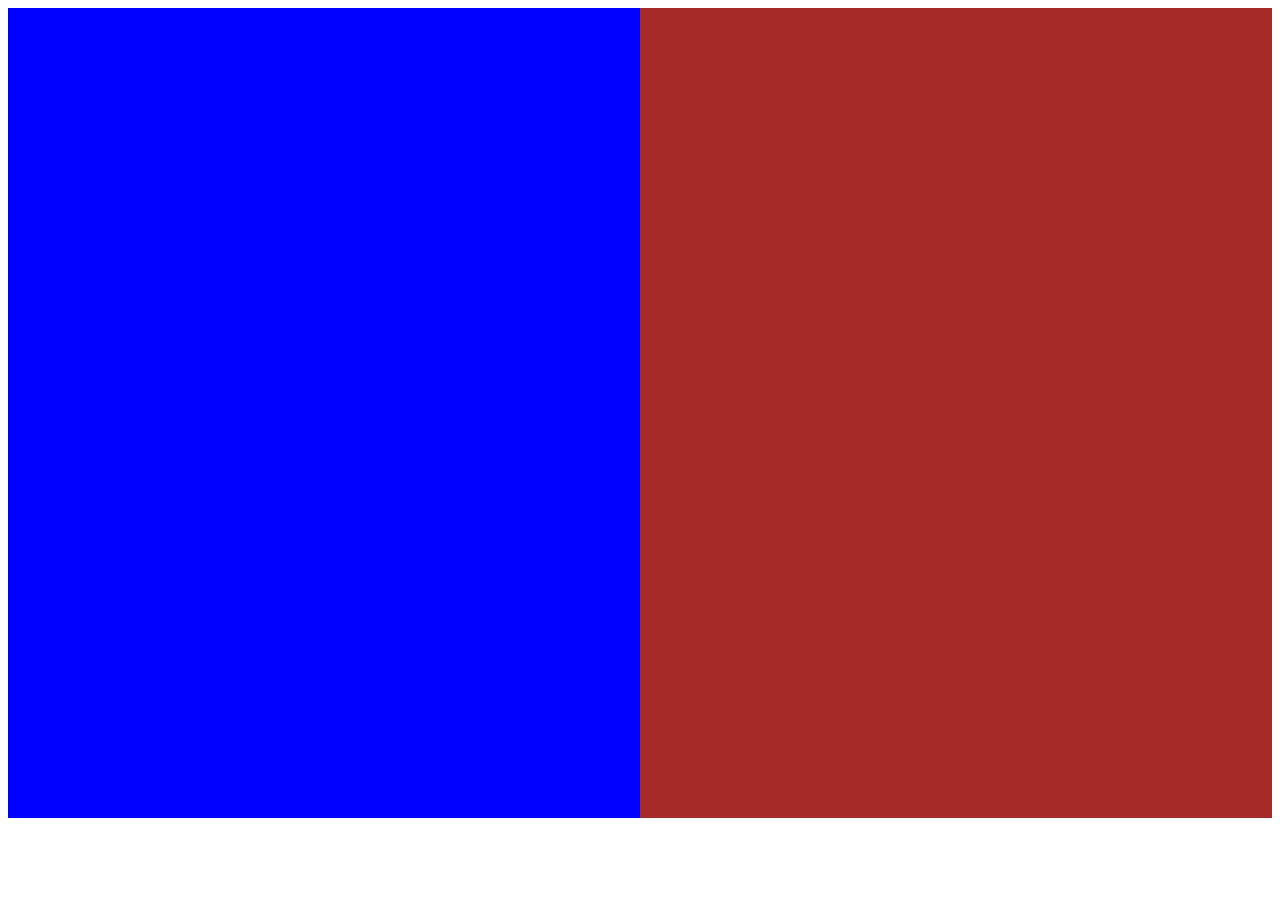
==== index.html @ 7b55760c "Added basic html layout and 50-50 column classes" ====
<!DOCTYPE html>
<html lang="et">

<head>
    <meta charset="UTF-8">
    <meta http-equiv="X-UA-Compatible" content="IE=edge">
    <meta name="viewport" content="width=device-width, initial-scale=1.0">
    <title>Split fold design</title>
    <link rel="stylesheet" href="css/style.css" </head>

<body>

    <section class="hero">
        <div class="col-1">
            
        </div>
        <div class="col-2">

        </div>
    </section>
</body>

</html>
---- css/style.css ----
.hero {
    display: grid;
    grid-template-columns: repeat(2, 1fr);
    grid-template-rows: 1fr;
    grid-column-gap: 0px;
    grid-row-gap: 0px;
}

.col-1 {
    background-color: blue;

}

.col-2 {
    background-color: brown;
}
.hero > div{
    min-height: 90vh;
}
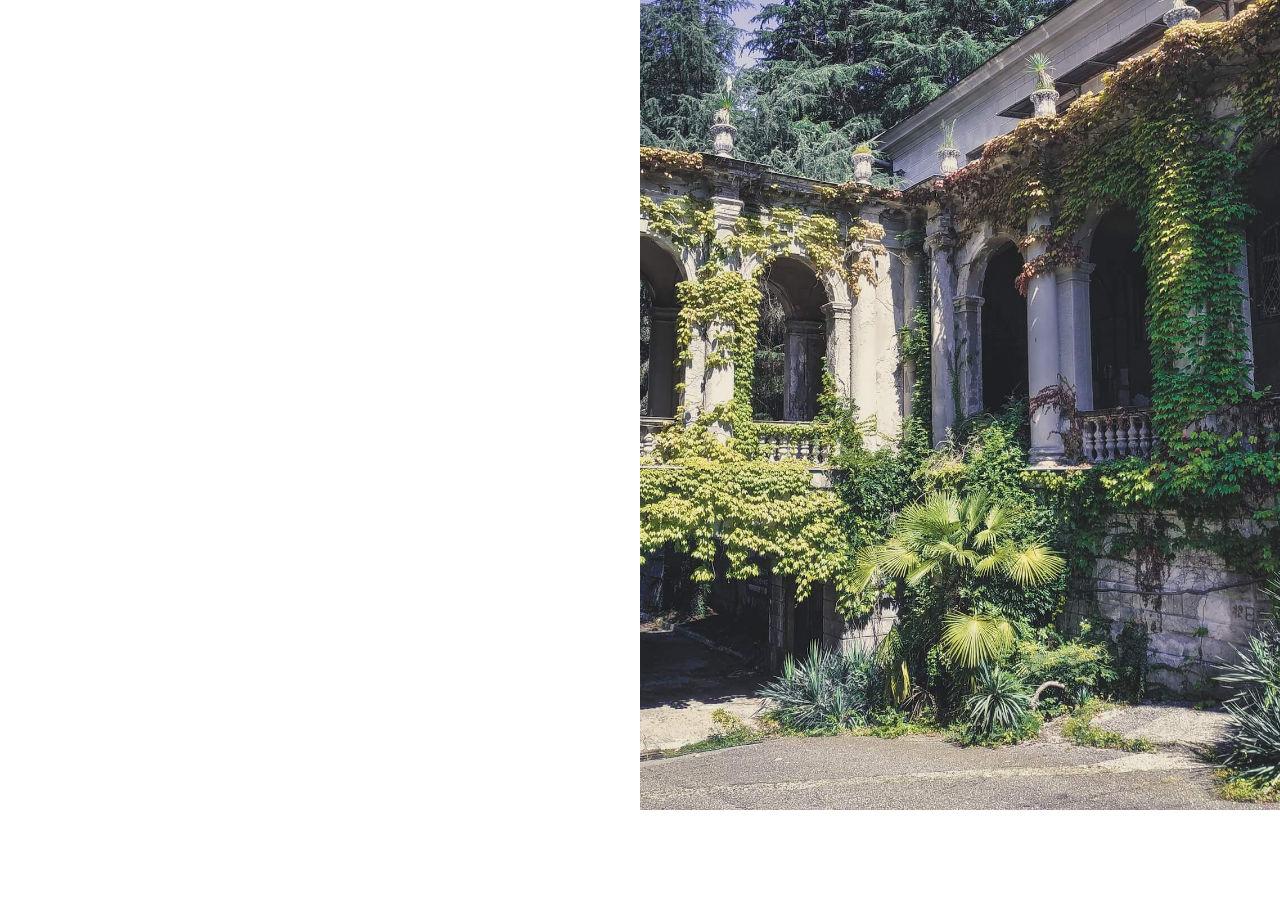
==== commit bc1735ce: "CSS reset, typo ja some global styles" ====
--- a/index.html
+++ b/index.html
@@ -6,15 +6,19 @@
     <meta http-equiv="X-UA-Compatible" content="IE=edge">
     <meta name="viewport" content="width=device-width, initial-scale=1.0">
     <title>Split fold design</title>
-    <link rel="stylesheet" href="css/style.css" </head>
+    <link rel="stylesheet" href="css/style.css" <link rel="preconnect" href="https://fonts.googleapis.com">
+    <link rel="preconnect" href="https://fonts.gstatic.com" crossorigin>
+    <link
+        href="https://fonts.googleapis.com/css2?family=Cabin:wght@400;500;600;700&family=Raleway:wght@400;500;600;700;800;900&display=swap"
+        rel="stylesheet">
+</head>
 
 <body>
+    <section class="hero split-grid">
+        <div class="col">
 
-    <section class="hero">
-        <div class="col-1">
-            
         </div>
-        <div class="col-2">
+        <div class="col hero-bg">
 
         </div>
     </section>
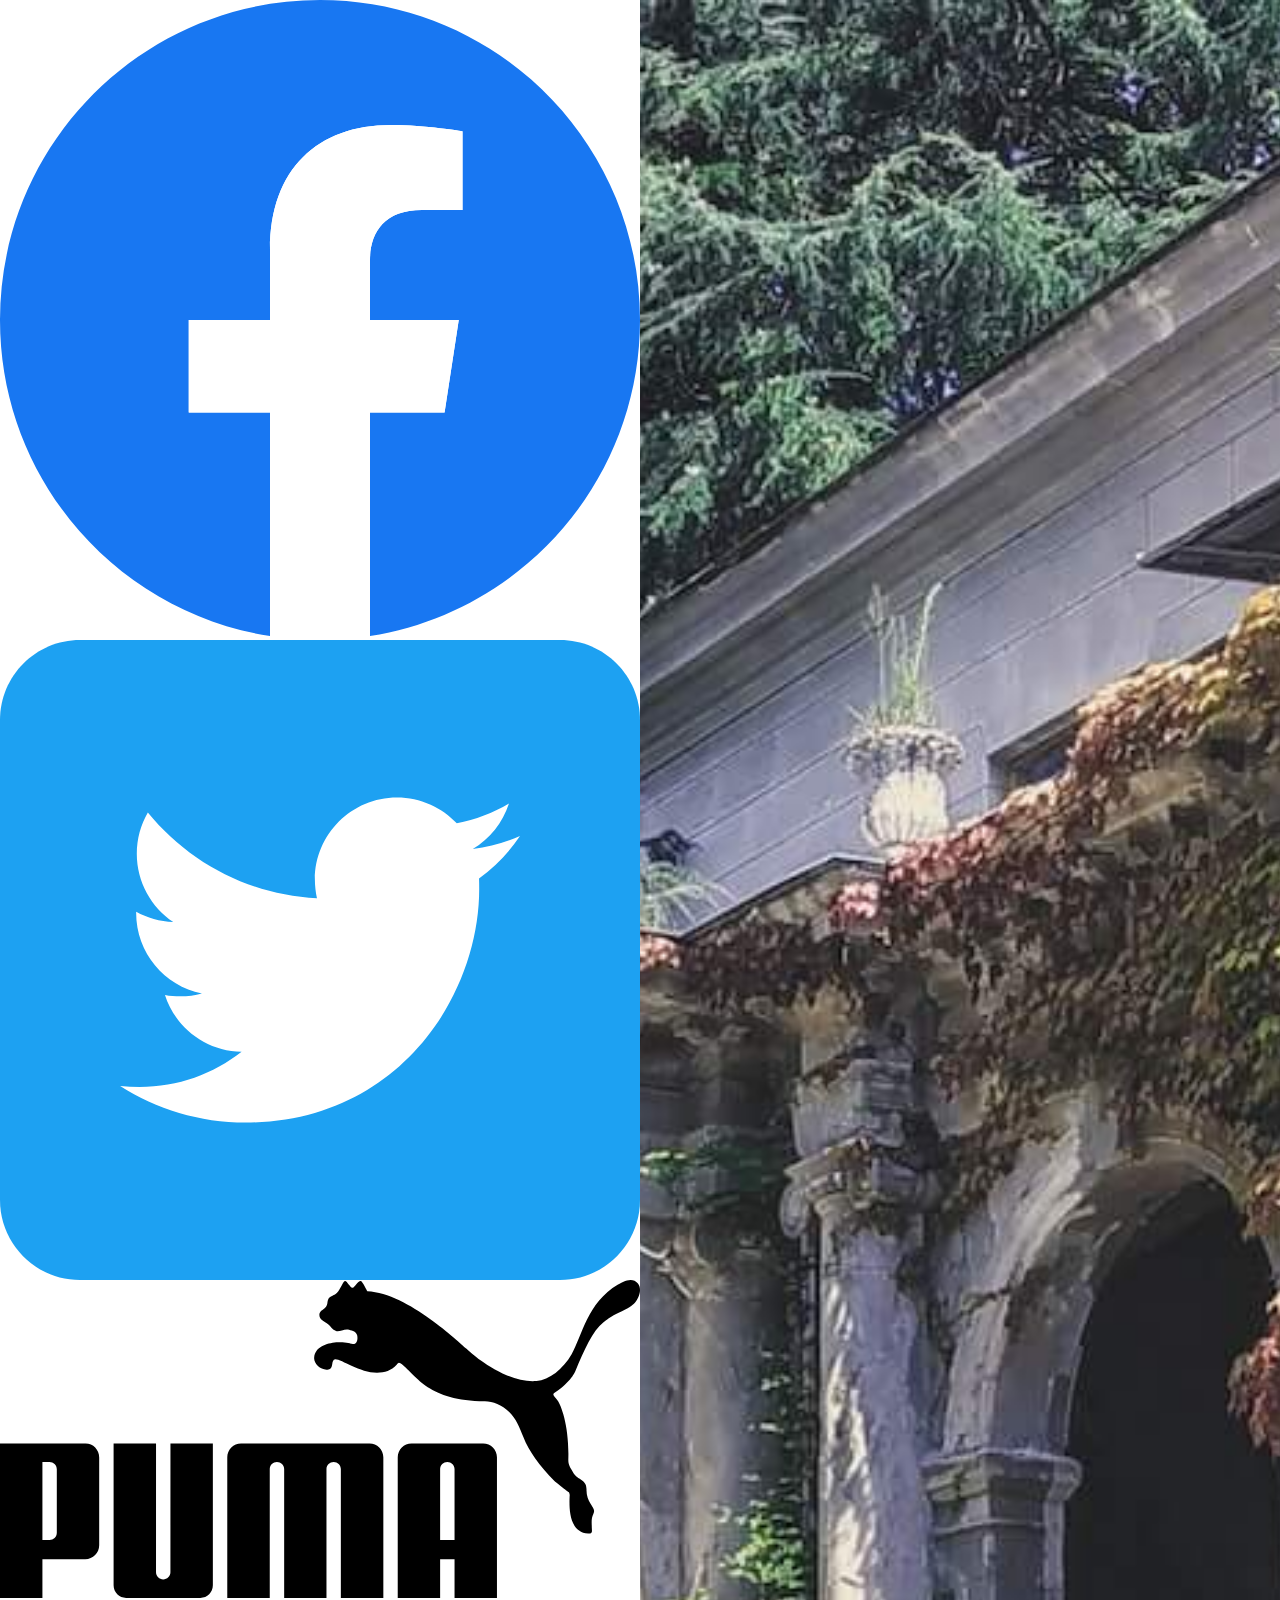
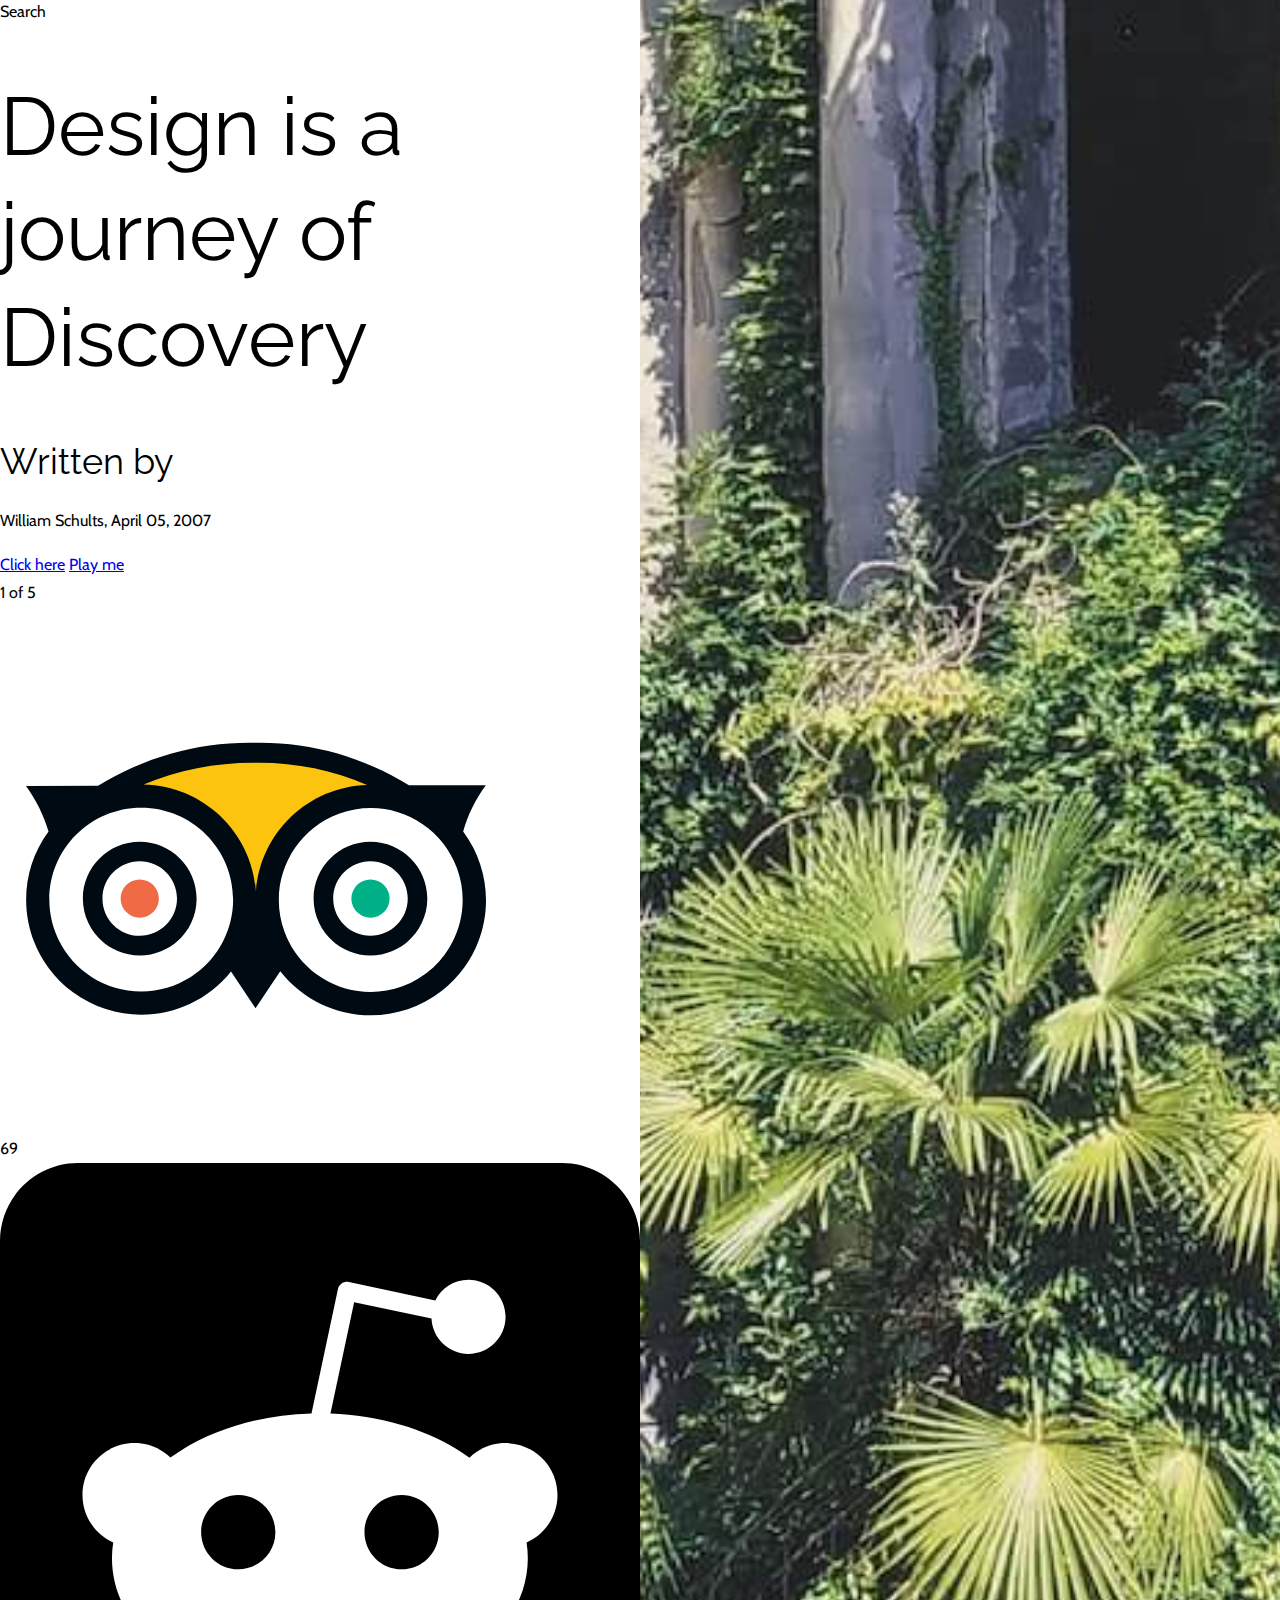
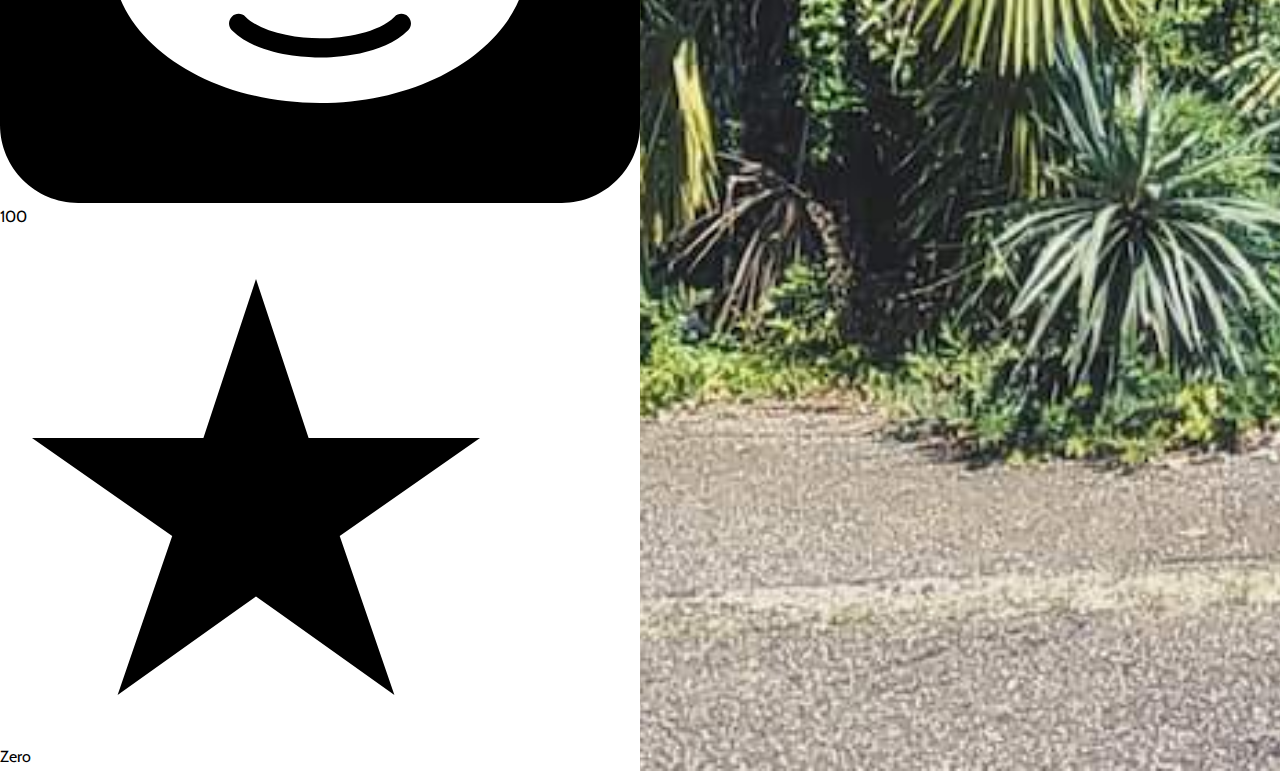
==== commit 7b9e9749: "Images added and placed with flex" ====
--- a/index.html
+++ b/index.html
@@ -6,7 +6,7 @@
     <meta http-equiv="X-UA-Compatible" content="IE=edge">
     <meta name="viewport" content="width=device-width, initial-scale=1.0">
     <title>Split fold design</title>
-    <link rel="stylesheet" href="css/style.css" <link rel="preconnect" href="https://fonts.googleapis.com">
+    <link rel="stylesheet" href="css/style.css" rel="preconnect" href="https://fonts.googleapis.com">
     <link rel="preconnect" href="https://fonts.gstatic.com" crossorigin>
     <link
         href="https://fonts.googleapis.com/css2?family=Cabin:wght@400;500;600;700&family=Raleway:wght@400;500;600;700;800;900&display=swap"
@@ -15,7 +15,49 @@
 
 <body>
     <section class="hero split-grid">
-        <div class="col">
+        <div class="col d-flex">
+            <div class="social-sidebar wrapper">
+                <img src="../assets/images/fb.svg" alt="">
+                <img src="../assets/images/twitter.svg" alt="">
+            </div>
+            <div class="wrapper d-flex f-column space-between">
+                <div class="header d-flex h-center">
+                    <div class="logo">
+                        <img src="../assets/images/puma.svg" alt="">
+                    </div>
+                    <div class="search">
+                        <p>Search</p>
+                    </div>
+
+                </div>
+                <div class="hero-copy">
+                    <h2>Design is a journey of Discovery</h2>
+                    <h4>Written by</h4>
+                    <p>William Schults, April 05, 2007</p>
+                    <a href="#">Click here</a>
+                    <a href="#">Play me</a>
+                </div>
+                <div class="d-flex social-footer space-between h-center">
+                    <div class="">
+                        <p>1 of 5</p>
+                    </div>
+                    <div class="d-flex">
+                        <div class="social-sidebar d-flex h-center">
+                            <img src="../assets/images/trip.svg">
+                            69
+                        </div>
+                        <div class="social-sidebar d-flex h-center">
+                            <img src="../assets/images/reddit.svg">
+                            100
+                        </div>
+                        <div class="social-sidebar d-flex h-center">
+                            <img src="../assets/images/star.svg">
+                            Zero
+                        </div>
+                    </div>
+                </div>
+
+            </div>
 
         </div>
         <div class="col hero-bg">
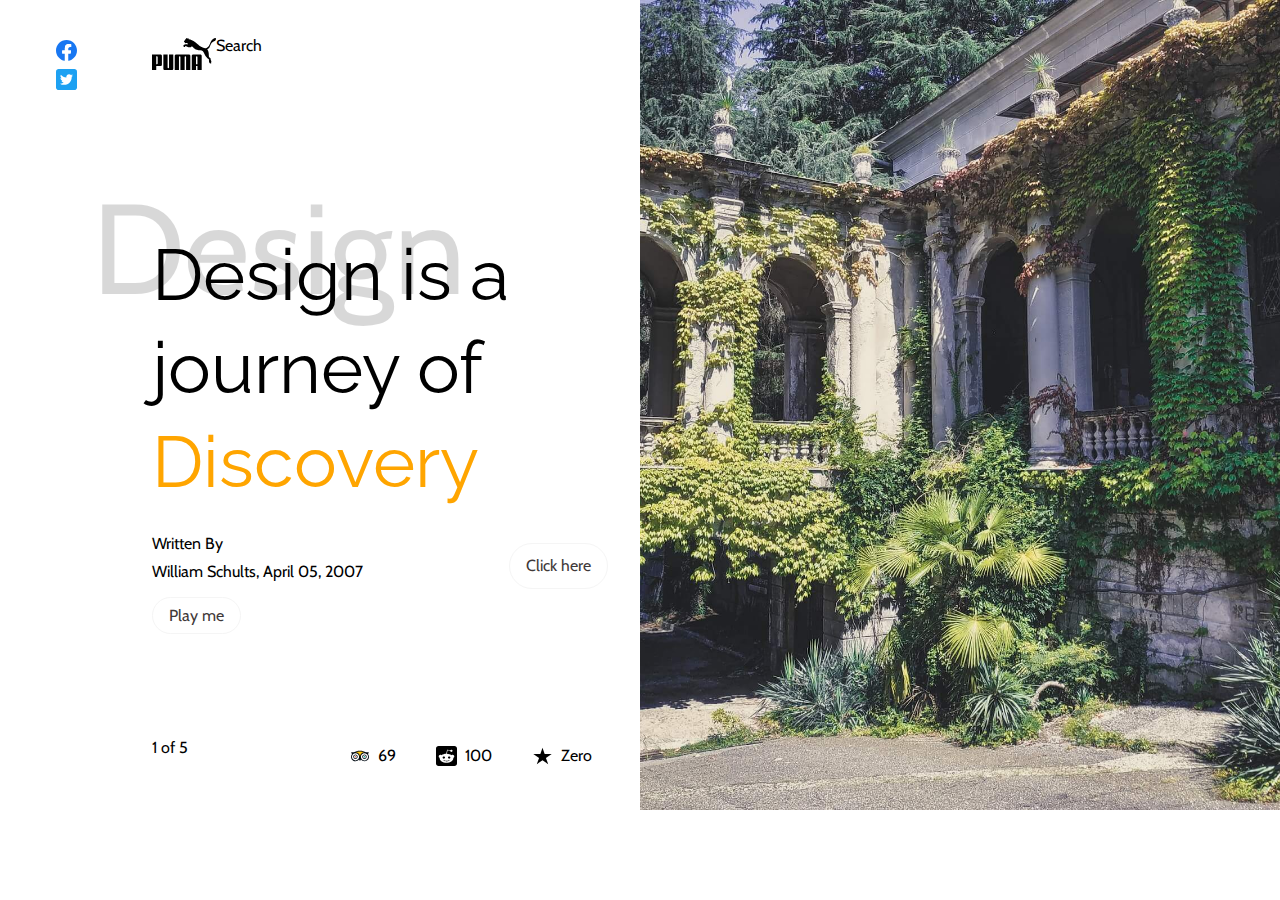
==== commit 026ef486: "added some styles, decorated buttons" ====
--- a/index.html
+++ b/index.html
@@ -31,11 +31,18 @@
 
                 </div>
                 <div class="hero-copy">
-                    <h2>Design is a journey of Discovery</h2>
-                    <h4>Written by</h4>
-                    <p>William Schults, April 05, 2007</p>
-                    <a href="#">Click here</a>
-                    <a href="#">Play me</a>
+                    <div class="design">
+                        <span>Design</span>
+                    </div>
+                    <h2 id="smaller">Design is a journey of <br><span>Discovery</span></h2>
+                    <div class="d-flex space-between h-center">
+                        <div>
+                            <span>Written by</span>
+                            <p>William Schults, <time>April 05, 2007</time></p>
+                        </div>
+                        <a class="btn btn-secondary" href="#">Click here</a>
+                    </div>
+                    <a class="btn btn-secondary" href="#">Play me</a>
                 </div>
                 <div class="d-flex social-footer space-between h-center">
                     <div class="">
